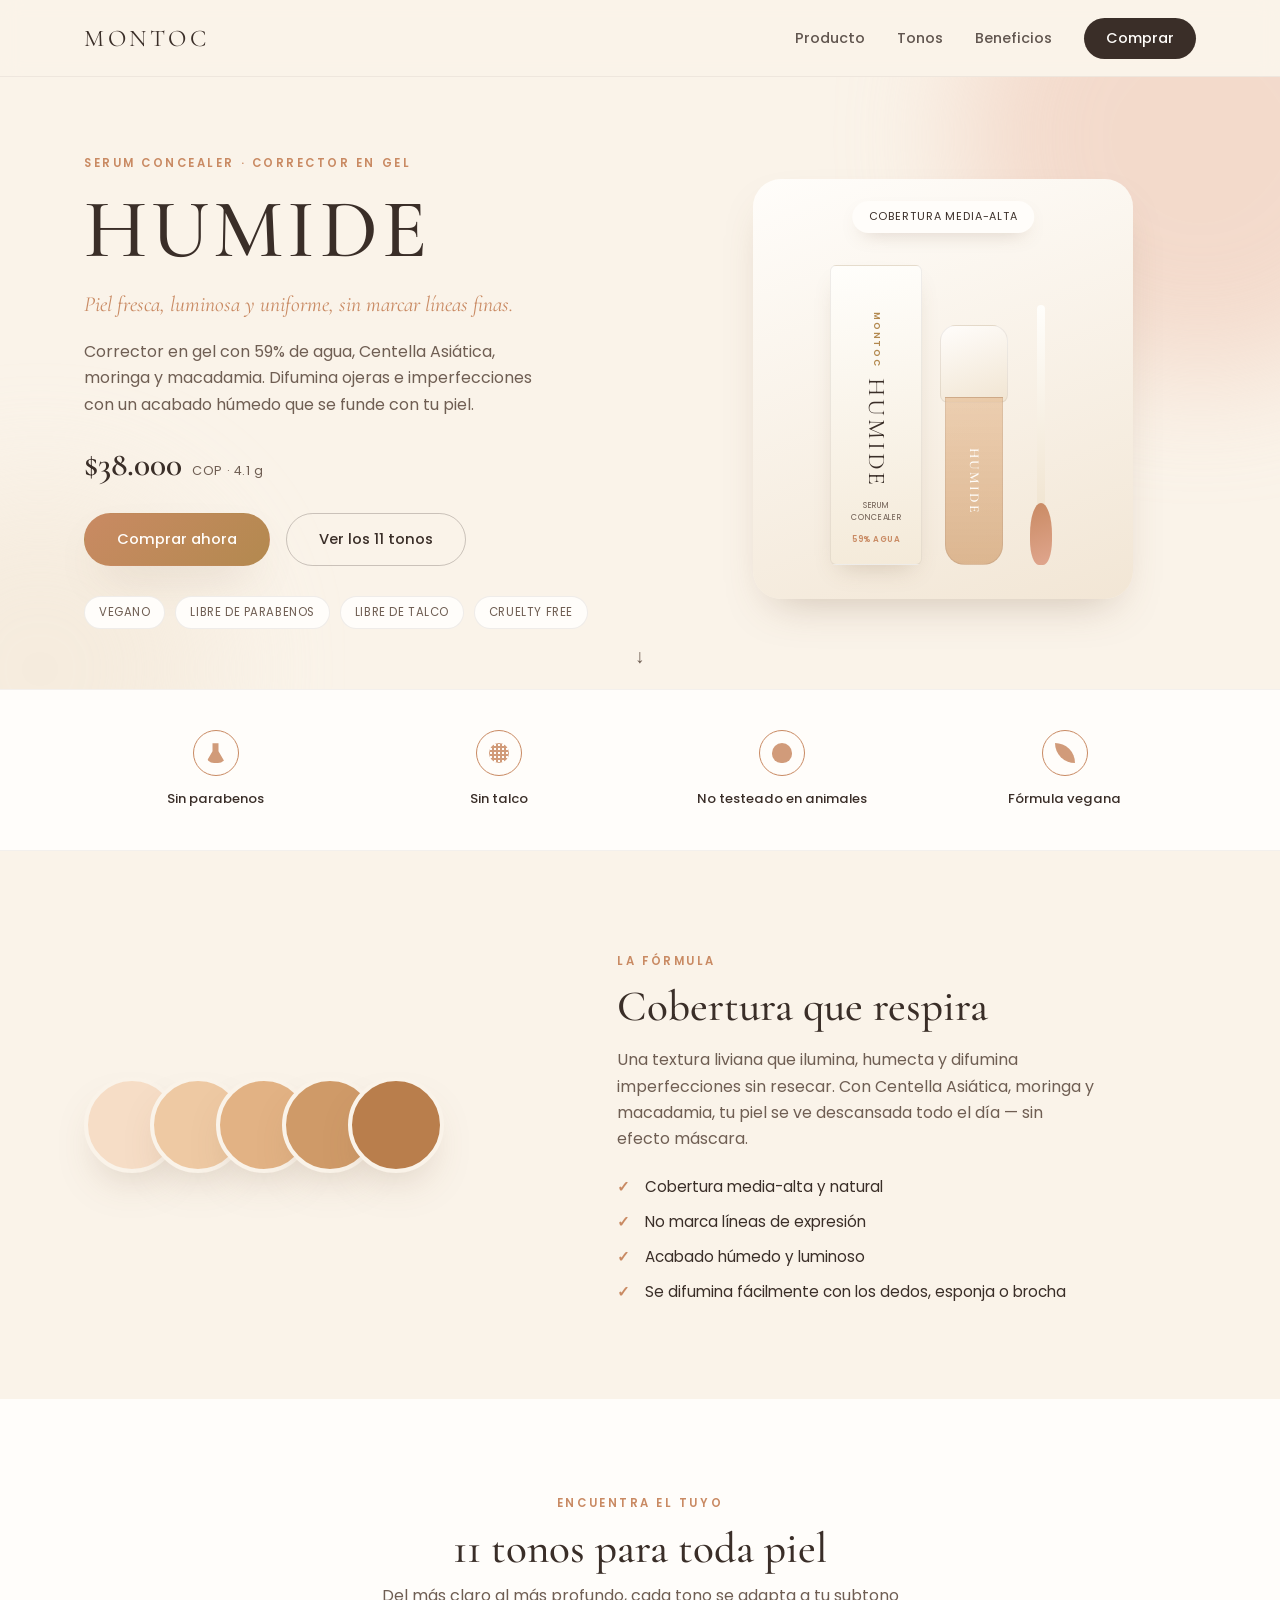
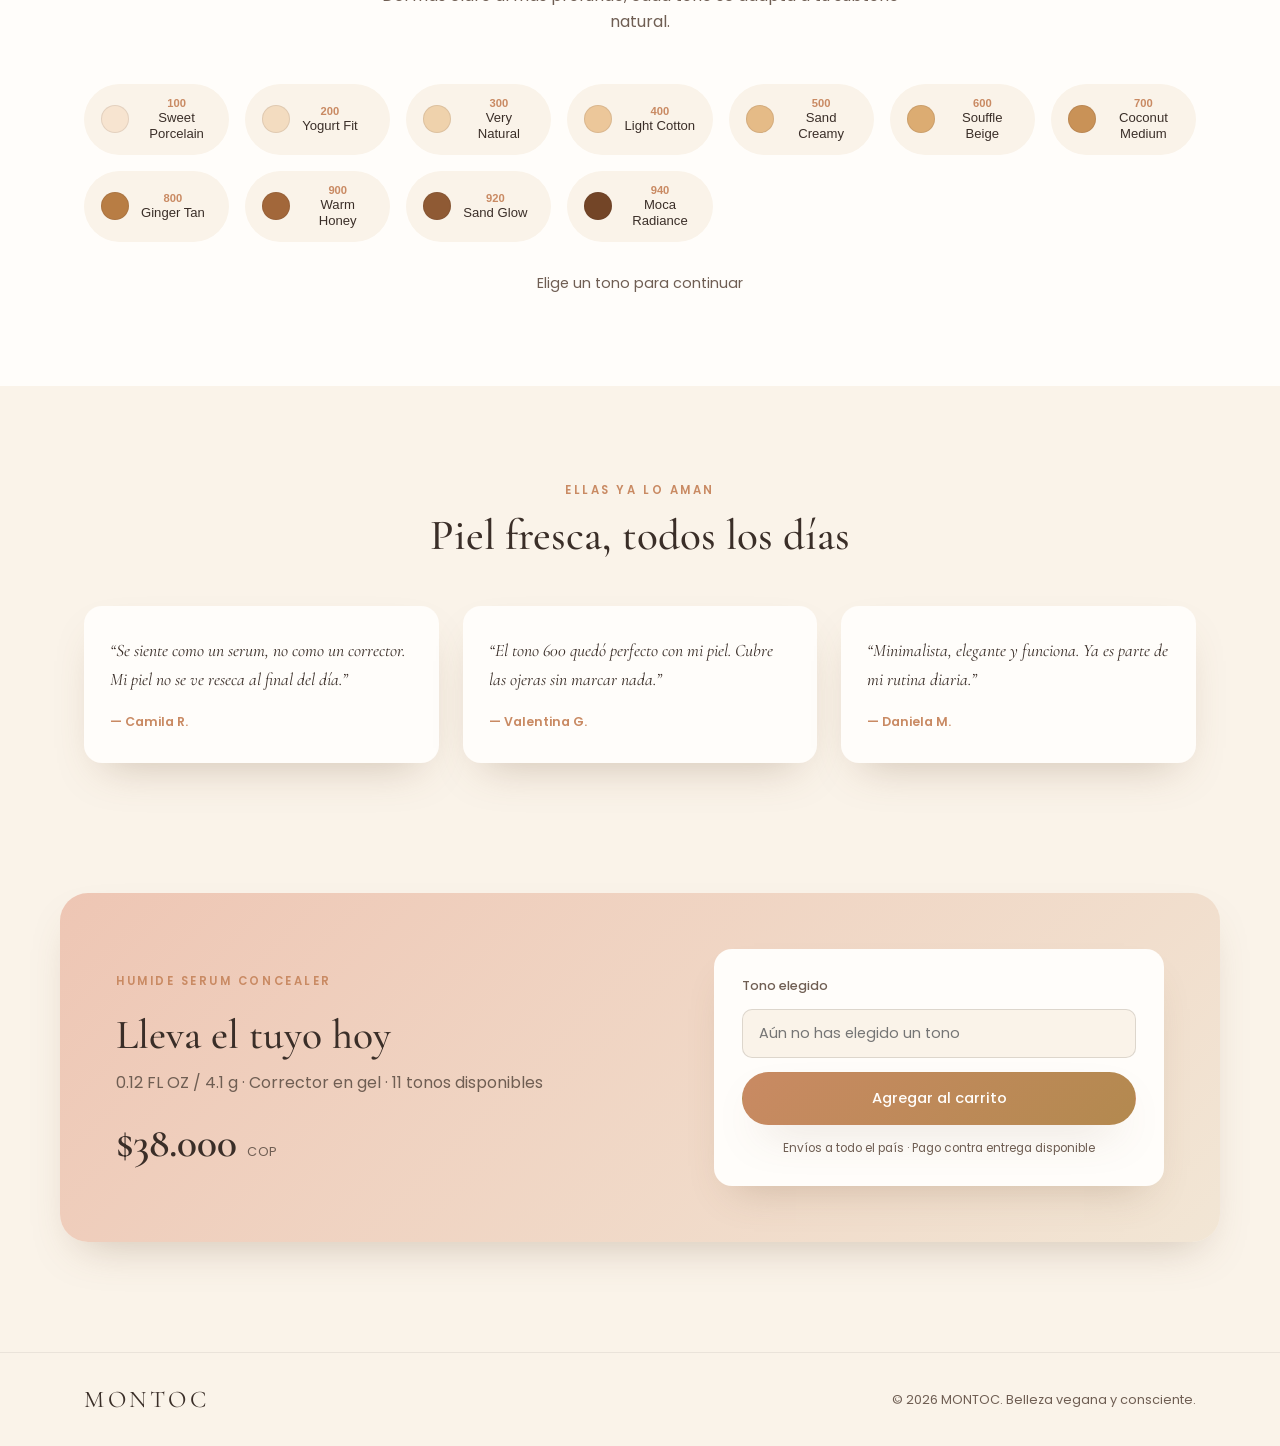
==== index.html @ a563375f "Crear página de venta minimalista para HUMIDE Serum Concealer - Hero con nombre del producto, taglin" ====
<!DOCTYPE html>
<html lang="es">
<head>
<meta charset="UTF-8" />
<meta name="viewport" content="width=device-width, initial-scale=1.0" />
<title>HUMIDE Serum Concealer — MONTOC</title>
<meta name="description" content="Serum Concealer HUMIDE de MONTOC: cobertura media-alta, 59% agua, acabado húmedo y natural. Disponible en 11 tonos. $38.000." />
<link rel="preconnect" href="https://fonts.googleapis.com">
<link rel="preconnect" href="https://fonts.gstatic.com" crossorigin>
<link href="https://fonts.googleapis.com/css2?family=Cormorant+Garamond:ital,wght@0,400;0,500;0,600;1,500&family=Poppins:wght@300;400;500;600&display=swap" rel="stylesheet">
<link rel="stylesheet" href="css/styles.css" />
</head>
<body>

  <!-- ===== NAV ===== -->
  <header class="nav" id="nav">
    <div class="nav__inner container">
      <a href="#top" class="nav__logo">MONTOC</a>
      <nav class="nav__links" id="navLinks">
        <a href="#producto">Producto</a>
        <a href="#tonos">Tonos</a>
        <a href="#beneficios">Beneficios</a>
        <a href="#comprar" class="nav__cta">Comprar</a>
      </nav>
      <button class="nav__burger" id="navBurger" aria-label="Abrir menú">
        <span></span><span></span><span></span>
      </button>
    </div>
  </header>

  <!-- ===== HERO ===== -->
  <section class="hero" id="top">
    <div class="hero__bg-blob hero__bg-blob--1"></div>
    <div class="hero__bg-blob hero__bg-blob--2"></div>
    <div class="container hero__inner">
      <div class="hero__text reveal">
        <span class="eyebrow">Serum Concealer · Corrector en gel</span>
        <h1>HUMIDE</h1>
        <p class="hero__tagline">Piel fresca, luminosa y uniforme, sin marcar líneas finas.</p>
        <p class="hero__desc">Corrector en gel con 59% de agua, Centella Asiática, moringa y macadamia. Difumina ojeras e imperfecciones con un acabado húmedo que se funde con tu piel.</p>
        <div class="hero__price-row">
          <span class="price">$38.000</span>
          <span class="price-note">COP · 4.1 g</span>
        </div>
        <div class="hero__actions">
          <a href="#comprar" class="btn btn--primary">Comprar ahora</a>
          <a href="#tonos" class="btn btn--ghost">Ver los 11 tonos</a>
        </div>
        <ul class="hero__tags">
          <li>Vegano</li>
          <li>Libre de parabenos</li>
          <li>Libre de talco</li>
          <li>Cruelty free</li>
        </ul>
      </div>

      <div class="hero__visual reveal">
        <div class="product-card">
          <div class="product-box">
            <span class="product-box__brand">MONTOC</span>
            <span class="product-box__name">HUMIDE</span>
            <span class="product-box__sub">Serum<br>Concealer</span>
            <span class="product-box__meta">59% AGUA</span>
          </div>
          <div class="product-tube">
            <div class="product-tube__cap"></div>
            <div class="product-tube__body">
              <span>HUMIDE</span>
            </div>
          </div>
          <div class="product-wand">
            <div class="product-wand__stick"></div>
            <div class="product-wand__tip"></div>
          </div>
          <span class="product-card__badge">Cobertura media-alta</span>
        </div>
      </div>
    </div>
    <a href="#producto" class="scroll-cue" aria-label="Desplázate hacia abajo">↓</a>
  </section>

  <!-- ===== BENEFICIOS STRIP ===== -->
  <section class="strip" id="beneficios">
    <div class="container strip__grid">
      <div class="strip__item reveal">
        <div class="icon icon--flask"></div>
        <p>Sin parabenos</p>
      </div>
      <div class="strip__item reveal">
        <div class="icon icon--talc"></div>
        <p>Sin talco</p>
      </div>
      <div class="strip__item reveal">
        <div class="icon icon--bunny"></div>
        <p>No testeado en animales</p>
      </div>
      <div class="strip__item reveal">
        <div class="icon icon--leaf"></div>
        <p>Fórmula vegana</p>
      </div>
    </div>
  </section>

  <!-- ===== PRODUCTO / DESCRIPCIÓN ===== -->
  <section class="about" id="producto">
    <div class="container about__grid">
      <div class="about__visual reveal">
        <div class="swatch-cluster">
          <span class="dot" style="--c:#f6ddc6"></span>
          <span class="dot" style="--c:#eec9a3"></span>
          <span class="dot" style="--c:#e2b284"></span>
          <span class="dot" style="--c:#cf9a68"></span>
          <span class="dot" style="--c:#b97e4c"></span>
        </div>
      </div>
      <div class="about__text reveal">
        <span class="eyebrow">La fórmula</span>
        <h2>Cobertura que respira</h2>
        <p>Una textura liviana que ilumina, humecta y difumina imperfecciones sin resecar. Con Centella Asiática, moringa y macadamia, tu piel se ve descansada todo el día — sin efecto máscara.</p>
        <ul class="check-list">
          <li>Cobertura media-alta y natural</li>
          <li>No marca líneas de expresión</li>
          <li>Acabado húmedo y luminoso</li>
          <li>Se difumina fácilmente con los dedos, esponja o brocha</li>
        </ul>
      </div>
    </div>
  </section>

  <!-- ===== TONOS ===== -->
  <section class="shades" id="tonos">
    <div class="container">
      <div class="section-head reveal">
        <span class="eyebrow">Encuentra el tuyo</span>
        <h2>11 tonos para toda piel</h2>
        <p>Del más claro al más profundo, cada tono se adapta a tu subtono natural.</p>
      </div>
      <div class="shades__grid reveal" id="shadeGrid">
        <!-- filled by JS -->
      </div>
      <p class="shades__selected" id="shadeSelected">Elige un tono para continuar</p>
    </div>
  </section>

  <!-- ===== TESTIMONIOS ===== -->
  <section class="testimonials">
    <div class="container">
      <div class="section-head reveal">
        <span class="eyebrow">Ellas ya lo aman</span>
        <h2>Piel fresca, todos los días</h2>
      </div>
      <div class="testimonials__grid">
        <blockquote class="testi reveal">
          <p>“Se siente como un serum, no como un corrector. Mi piel no se ve reseca al final del día.”</p>
          <cite>— Camila R.</cite>
        </blockquote>
        <blockquote class="testi reveal">
          <p>“El tono 600 quedó perfecto con mi piel. Cubre las ojeras sin marcar nada.”</p>
          <cite>— Valentina G.</cite>
        </blockquote>
        <blockquote class="testi reveal">
          <p>“Minimalista, elegante y funciona. Ya es parte de mi rutina diaria.”</p>
          <cite>— Daniela M.</cite>
        </blockquote>
      </div>
    </div>
  </section>

  <!-- ===== COMPRAR ===== -->
  <section class="buy" id="comprar">
    <div class="container buy__card reveal">
      <div class="buy__info">
        <span class="eyebrow">HUMIDE Serum Concealer</span>
        <h2>Lleva el tuyo hoy</h2>
        <p>0.12 FL OZ / 4.1 g · Corrector en gel · 11 tonos disponibles</p>
        <div class="buy__price-row">
          <span class="price price--lg">$38.000</span>
          <span class="price-note">COP</span>
        </div>
      </div>
      <form class="buy__form" id="buyForm">
        <label for="shadeInput">Tono elegido</label>
        <input type="text" id="shadeInput" placeholder="Aún no has elegido un tono" readonly />
        <button type="submit" class="btn btn--primary btn--full">Agregar al carrito</button>
        <p class="buy__note">Envíos a todo el país · Pago contra entrega disponible</p>
      </form>
    </div>
  </section>

  <!-- ===== FOOTER ===== -->
  <footer class="footer">
    <div class="container footer__inner">
      <span class="nav__logo">MONTOC</span>
      <p>© <span id="year"></span> MONTOC. Belleza vegana y consciente.</p>
    </div>
  </footer>

  <div class="toast" id="toast"></div>

  <script src="js/script.js"></script>
</body>
</html>
---- css/styles.css ----
/* ==================== TOKENS ==================== */
:root{
  --cream:        #faf3e9;
  --cream-deep:   #f2e6d5;
  --blush:        #eec6b4;
  --blush-deep:   #e0a68e;
  --terracotta:   #c98a63;
  --gold:         #b3894f;
  --ink:          #3a2e28;
  --ink-soft:     #6f5e53;
  --white:        #fffdfa;
  --radius-lg:    28px;
  --radius-md:    18px;
  --radius-sm:    10px;
  --shadow-soft:  0 20px 45px -20px rgba(120, 90, 60, 0.35);
  --ff-serif:     'Cormorant Garamond', serif;
  --ff-sans:      'Poppins', sans-serif;
}

*{ box-sizing: border-box; margin:0; padding:0; }

html{ scroll-behavior: smooth; }

body{
  font-family: var(--ff-sans);
  color: var(--ink);
  background: var(--cream);
  overflow-x: hidden;
  -webkit-font-smoothing: antialiased;
}

.container{
  width: 100%;
  max-width: 1160px;
  margin: 0 auto;
  padding: 0 24px;
}

img{ max-width:100%; display:block; }

h1,h2,h3{
  font-family: var(--ff-serif);
  font-weight: 500;
  color: var(--ink);
  line-height: 1.05;
}

p{ color: var(--ink-soft); line-height: 1.65; }

.eyebrow{
  display:inline-block;
  font-size: 0.72rem;
  letter-spacing: 0.22em;
  text-transform: uppercase;
  color: var(--terracotta);
  font-weight: 600;
  margin-bottom: 14px;
}

/* ==================== BUTTONS ==================== */
.btn{
  display:inline-flex;
  align-items:center;
  justify-content:center;
  gap:8px;
  padding: 15px 32px;
  border-radius: 999px;
  font-family: var(--ff-sans);
  font-size: 0.92rem;
  font-weight: 500;
  text-decoration:none;
  cursor:pointer;
  border: 1px solid transparent;
  transition: transform .25s ease, box-shadow .25s ease, background .25s ease, color .25s ease;
}
.btn--primary{
  background: linear-gradient(135deg, var(--terracotta), var(--gold));
  color: var(--white);
  box-shadow: var(--shadow-soft);
}
.btn--primary:hover{ transform: translateY(-2px); box-shadow: 0 24px 50px -18px rgba(150,100,60,.5); }
.btn--ghost{
  background: transparent;
  color: var(--ink);
  border-color: rgba(58,46,40,0.25);
}
.btn--ghost:hover{ background: rgba(58,46,40,0.06); }
.btn--full{ width:100%; }

/* ==================== NAV ==================== */
.nav{
  position: sticky;
  top:0;
  z-index: 50;
  background: rgba(250, 243, 233, 0.82);
  backdrop-filter: blur(10px);
  border-bottom: 1px solid rgba(58,46,40,0.06);
}
.nav__inner{
  display:flex;
  align-items:center;
  justify-content:space-between;
  height: 76px;
}
.nav__logo{
  font-family: var(--ff-serif);
  font-size: 1.5rem;
  letter-spacing: 0.15em;
  color: var(--ink);
  text-decoration:none;
}
.nav__links{
  display:flex;
  align-items:center;
  gap: 32px;
}
.nav__links a{
  color: var(--ink);
  text-decoration:none;
  font-size: 0.9rem;
  font-weight: 500;
  opacity: 0.8;
  transition: opacity .2s;
}
.nav__links a:hover{ opacity:1; }
.nav__cta{
  padding: 10px 22px;
  border-radius: 999px;
  background: var(--ink);
  color: var(--white) !important;
  opacity:1 !important;
}
.nav__burger{
  display:none;
  flex-direction:column;
  gap:5px;
  background:none;
  border:none;
  cursor:pointer;
  padding:8px;
}
.nav__burger span{
  width: 22px;
  height: 2px;
  background: var(--ink);
  border-radius: 2px;
}

/* ==================== HERO ==================== */
.hero{
  position: relative;
  padding: 72px 0 60px;
  overflow: hidden;
}
.hero__bg-blob{
  position:absolute;
  border-radius: 50%;
  filter: blur(60px);
  opacity: 0.55;
  z-index:0;
}
.hero__bg-blob--1{
  width: 480px; height: 480px;
  background: var(--blush);
  top: -180px; right: -160px;
}
.hero__bg-blob--2{
  width: 360px; height: 360px;
  background: var(--cream-deep);
  bottom: -160px; left: -140px;
}
.hero__inner{
  position:relative;
  z-index:1;
  display:grid;
  grid-template-columns: 1.05fr 0.95fr;
  gap: 48px;
  align-items:center;
}
.hero h1{
  font-size: clamp(3.2rem, 7vw, 5.2rem);
  letter-spacing: 0.05em;
}
.hero__tagline{
  font-family: var(--ff-serif);
  font-style: italic;
  font-size: 1.35rem;
  color: var(--terracotta);
  margin: 14px 0 16px;
}
.hero__desc{
  max-width: 460px;
  margin-bottom: 26px;
}
.hero__price-row{
  display:flex;
  align-items:baseline;
  gap:10px;
  margin-bottom: 28px;
}
.price{
  font-family: var(--ff-serif);
  font-size: 2.1rem;
  color: var(--ink);
  font-weight: 600;
}
.price--lg{ font-size: 2.6rem; }
.price-note{
  font-size: 0.8rem;
  color: var(--ink-soft);
  letter-spacing: 0.05em;
}
.hero__actions{
  display:flex;
  flex-wrap:wrap;
  gap: 16px;
  margin-bottom: 30px;
}
.hero__tags{
  display:flex;
  flex-wrap:wrap;
  gap: 10px;
  list-style:none;
}
.hero__tags li{
  font-size: 0.72rem;
  letter-spacing: 0.05em;
  text-transform: uppercase;
  padding: 7px 14px;
  border-radius: 999px;
  background: var(--white);
  color: var(--ink-soft);
  border: 1px solid rgba(58,46,40,0.08);
}

/* ---- Hero visual: CSS-illustrated product ---- */
.hero__visual{ display:flex; justify-content:center; }
.product-card{
  position:relative;
  width: 100%;
  max-width: 380px;
  min-height: 420px;
  display:flex;
  align-items:flex-end;
  justify-content:center;
  gap: 18px;
  padding: 40px 26px 34px;
  background: linear-gradient(160deg, var(--white), var(--cream-deep));
  border-radius: var(--radius-lg);
  box-shadow: var(--shadow-soft);
}
.product-box{
  width: 92px;
  height: 300px;
  background: linear-gradient(170deg, #fffefb, #f4ead9);
  border-radius: 6px;
  border: 1px solid rgba(58,46,40,0.08);
  display:flex;
  flex-direction:column;
  align-items:center;
  justify-content:flex-end;
  padding: 18px 8px;
  text-align:center;
  box-shadow: 0 12px 24px -10px rgba(120,90,60,.25);
}
.product-box__brand{
  writing-mode: vertical-rl;
  font-size: 0.55rem;
  letter-spacing: 0.2em;
  color: var(--gold);
  font-weight:600;
  margin-bottom: 10px;
}
.product-box__name{
  writing-mode: vertical-rl;
  font-family: var(--ff-serif);
  font-size: 1.5rem;
  letter-spacing: 0.12em;
  color: var(--ink);
  margin-bottom: 12px;
}
.product-box__sub{
  font-size: 0.5rem;
  letter-spacing: 0.08em;
  color: var(--ink-soft);
  text-transform: uppercase;
  margin-bottom: 10px;
}
.product-box__meta{
  font-size: 0.5rem;
  letter-spacing: 0.06em;
  color: var(--terracotta);
  font-weight:600;
}
.product-tube{
  width: 68px;
  height: 240px;
  position:relative;
  display:flex;
  flex-direction:column;
  align-items:center;
}
.product-tube__cap{
  width: 68px;
  height: 78px;
  background: linear-gradient(160deg, #fffdfb, #f1e5d2);
  border-radius: 16px 16px 8px 8px;
  border: 1px solid rgba(58,46,40,0.08);
}
.product-tube__body{
  width: 58px;
  flex:1;
  margin-top: -6px;
  background: linear-gradient(180deg, rgba(226,178,132,.55), rgba(207,154,104,.65));
  border-radius: 0 0 20px 20px;
  border: 1px solid rgba(58,46,40,0.08);
  display:flex;
  align-items:center;
  justify-content:center;
}
.product-tube__body span{
  writing-mode: vertical-rl;
  font-family: var(--ff-serif);
  font-size: 0.85rem;
  letter-spacing: 0.15em;
  color: var(--white);
  font-weight:600;
}
.product-wand{
  width: 30px;
  height: 260px;
  display:flex;
  flex-direction:column;
  align-items:center;
}
.product-wand__tip{
  width: 22px;
  height: 62px;
  background: linear-gradient(160deg, var(--terracotta), var(--blush-deep));
  border-radius: 50% 50% 40% 40%;
}
.product-wand__stick{
  width: 8px;
  flex:1;
  background: linear-gradient(180deg, #fffefb, #f1e5d2);
  border-radius: 6px;
  margin-bottom: -4px;
}
.product-card__badge{
  position:absolute;
  top: 22px;
  left: 50%;
  transform: translateX(-50%);
  font-size: 0.68rem;
  letter-spacing: 0.08em;
  text-transform: uppercase;
  color: var(--ink);
  background: var(--white);
  padding: 8px 16px;
  border-radius: 999px;
  box-shadow: 0 8px 20px -10px rgba(120,90,60,.35);
  white-space:nowrap;
}

.scroll-cue{
  position:absolute;
  bottom: 18px;
  left:50%;
  transform: translateX(-50%);
  color: var(--ink-soft);
  text-decoration:none;
  font-size: 1.2rem;
  animation: bounce 2.4s infinite;
}
@keyframes bounce{
  0%,100%{ transform: translate(-50%,0); }
  50%{ transform: translate(-50%,8px); }
}

/* ==================== STRIP ==================== */
.strip{
  background: var(--white);
  padding: 40px 0;
  border-top: 1px solid rgba(58,46,40,0.06);
  border-bottom: 1px solid rgba(58,46,40,0.06);
}
.strip__grid{
  display:grid;
  grid-template-columns: repeat(4, 1fr);
  gap: 20px;
  text-align:center;
}
.strip__item p{
  font-size: 0.82rem;
  color: var(--ink);
  font-weight: 500;
  margin-top: 12px;
}
.icon{
  width: 46px;
  height: 46px;
  margin: 0 auto;
  border-radius: 50%;
  border: 1.5px solid var(--terracotta);
  position: relative;
}
.icon::before{
  content:"";
  position:absolute;
  inset: 12px;
  background: var(--terracotta);
  opacity: 0.85;
}
.icon--flask::before{ border-radius: 0 0 8px 8px; clip-path: polygon(35% 0, 65% 0, 65% 40%, 100% 100%, 0 100%, 35% 40%); }
.icon--talc::before{ border-radius: 50%; background-image: radial-gradient(var(--white) 1px, transparent 1.2px); background-size: 4px 4px; }
.icon--bunny::before{ border-radius: 50% 50% 45% 45%; }
.icon--leaf::before{ border-radius: 0 100% 0 100%; }

/* ==================== ABOUT ==================== */
.about{ padding: 96px 0; }
.about__grid{
  display:grid;
  grid-template-columns: 0.9fr 1.1fr;
  gap: 60px;
  align-items:center;
}
.swatch-cluster{
  display:flex;
  align-items:center;
}
.dot{
  width: 96px;
  height: 96px;
  border-radius: 50%;
  background: var(--c);
  margin-left: -30px;
  box-shadow: var(--shadow-soft);
  border: 4px solid var(--cream);
}
.dot:first-child{ margin-left:0; }
.about__text h2{ font-size: clamp(2rem, 4vw, 2.7rem); margin-bottom: 18px; }
.about__text p{ margin-bottom: 22px; max-width: 480px; }
.check-list{ list-style:none; display:flex; flex-direction:column; gap:12px; }
.check-list li{
  position:relative;
  padding-left: 28px;
  color: var(--ink);
  font-size: 0.95rem;
}
.check-list li::before{
  content:"✓";
  position:absolute;
  left:0;
  color: var(--terracotta);
  font-weight:700;
}

/* ==================== SHADES ==================== */
.shades{ padding: 90px 0; background: var(--white); }
.section-head{ text-align:center; max-width: 560px; margin: 0 auto 48px; }
.section-head h2{ font-size: clamp(2rem, 4vw, 2.7rem); margin-bottom: 12px; }
.shades__grid{
  display:grid;
  grid-template-columns: repeat(auto-fit, minmax(140px, 1fr));
  gap: 16px;
}
.shade{
  display:flex;
  align-items:center;
  gap: 12px;
  padding: 12px 16px;
  border-radius: 999px;
  background: var(--cream);
  border: 1.5px solid transparent;
  cursor:pointer;
  transition: border-color .2s, transform .2s;
}
.shade:hover{ transform: translateY(-2px); }
.shade.is-active{ border-color: var(--terracotta); background: var(--white); box-shadow: var(--shadow-soft); }
.shade__swatch{
  width: 28px; height:28px;
  border-radius:50%;
  flex-shrink:0;
  border: 1px solid rgba(58,46,40,0.1);
}
.shade__info{ display:flex; flex-direction:column; line-height:1.2; }
.shade__num{ font-size: 0.7rem; color: var(--terracotta); font-weight:600; }
.shade__name{ font-size: 0.82rem; color: var(--ink); font-weight:500; }
.shades__selected{
  text-align:center;
  margin-top: 30px;
  font-size: 0.9rem;
  color: var(--ink-soft);
}
.shades__selected.is-set{ color: var(--terracotta); font-weight:600; }

/* ==================== TESTIMONIALS ==================== */
.testimonials{ padding: 90px 0; }
.testimonials__grid{
  display:grid;
  grid-template-columns: repeat(3, 1fr);
  gap: 24px;
}
.testi{
  background: var(--white);
  padding: 30px 26px;
  border-radius: var(--radius-md);
  box-shadow: var(--shadow-soft);
}
.testi p{ font-style:italic; font-family: var(--ff-serif); font-size:1.1rem; color: var(--ink); margin-bottom: 14px; }
.testi cite{ font-size: 0.78rem; color: var(--terracotta); font-style:normal; font-weight:600; }

/* ==================== BUY ==================== */
.buy{ padding: 40px 0 110px; }
.buy__card{
  background: linear-gradient(135deg, var(--blush), var(--cream-deep));
  border-radius: var(--radius-lg);
  padding: 56px;
  display:grid;
  grid-template-columns: 1.1fr 0.9fr;
  gap: 48px;
  align-items:center;
  box-shadow: var(--shadow-soft);
}
.buy__info h2{ font-size: clamp(2rem, 4vw, 2.6rem); margin: 10px 0 12px; }
.buy__price-row{ display:flex; align-items:baseline; gap:10px; margin-top: 22px; }
.buy__form{
  background: var(--white);
  border-radius: var(--radius-md);
  padding: 28px;
  display:flex;
  flex-direction:column;
  gap: 14px;
  box-shadow: 0 20px 40px -20px rgba(120,90,60,.3);
}
.buy__form label{ font-size: 0.78rem; color: var(--ink-soft); font-weight:500; }
.buy__form input{
  padding: 13px 16px;
  border-radius: var(--radius-sm);
  border: 1px solid rgba(58,46,40,0.15);
  font-family: var(--ff-sans);
  font-size: 0.9rem;
  color: var(--ink);
  background: var(--cream);
}
.buy__note{ font-size: 0.74rem; text-align:center; color: var(--ink-soft); }

/* ==================== FOOTER ==================== */
.footer{ padding: 32px 0; border-top: 1px solid rgba(58,46,40,0.08); }
.footer__inner{
  display:flex;
  align-items:center;
  justify-content:space-between;
  flex-wrap:wrap;
  gap: 10px;
}
.footer p{ font-size: 0.8rem; }

/* ==================== TOAST ==================== */
.toast{
  position:fixed;
  bottom: 28px;
  left:50%;
  transform: translateX(-50%) translateY(20px);
  background: var(--ink);
  color: var(--white);
  padding: 14px 26px;
  border-radius: 999px;
  font-size: 0.85rem;
  opacity:0;
  pointer-events:none;
  transition: opacity .3s, transform .3s;
  z-index: 100;
  white-space:nowrap;
}
.toast.is-visible{ opacity:1; transform: translateX(-50%) translateY(0); }

/* ==================== REVEAL ANIM ==================== */
.reveal{
  opacity:0;
  transform: translateY(24px);
  transition: opacity .7s ease, transform .7s ease;
}
.reveal.is-visible{ opacity:1; transform: translateY(0); }

/* ==================== RESPONSIVE ==================== */
@media (max-width: 900px){
  .hero__inner{ grid-template-columns: 1fr; }
  .hero__visual{ order:-1; }
  .about__grid{ grid-template-columns: 1fr; }
  .buy__card{ grid-template-columns: 1fr; padding: 36px 26px; }
  .testimonials__grid{ grid-template-columns: 1fr; }
}
@media (max-width: 720px){
  .nav__links{
    position:absolute;
    top: 76px;
    left:0;
    right:0;
    background: var(--cream);
    flex-direction:column;
    align-items:flex-start;
    padding: 20px 24px 28px;
    gap: 18px;
    border-bottom: 1px solid rgba(58,46,40,0.08);
    display:none;
  }
  .nav__links.is-open{ display:flex; }
  .nav__burger{ display:flex; }
  .strip__grid{ grid-template-columns: repeat(2, 1fr); gap: 30px; }
  .dot{ width:64px; height:64px; margin-left:-20px; }
}
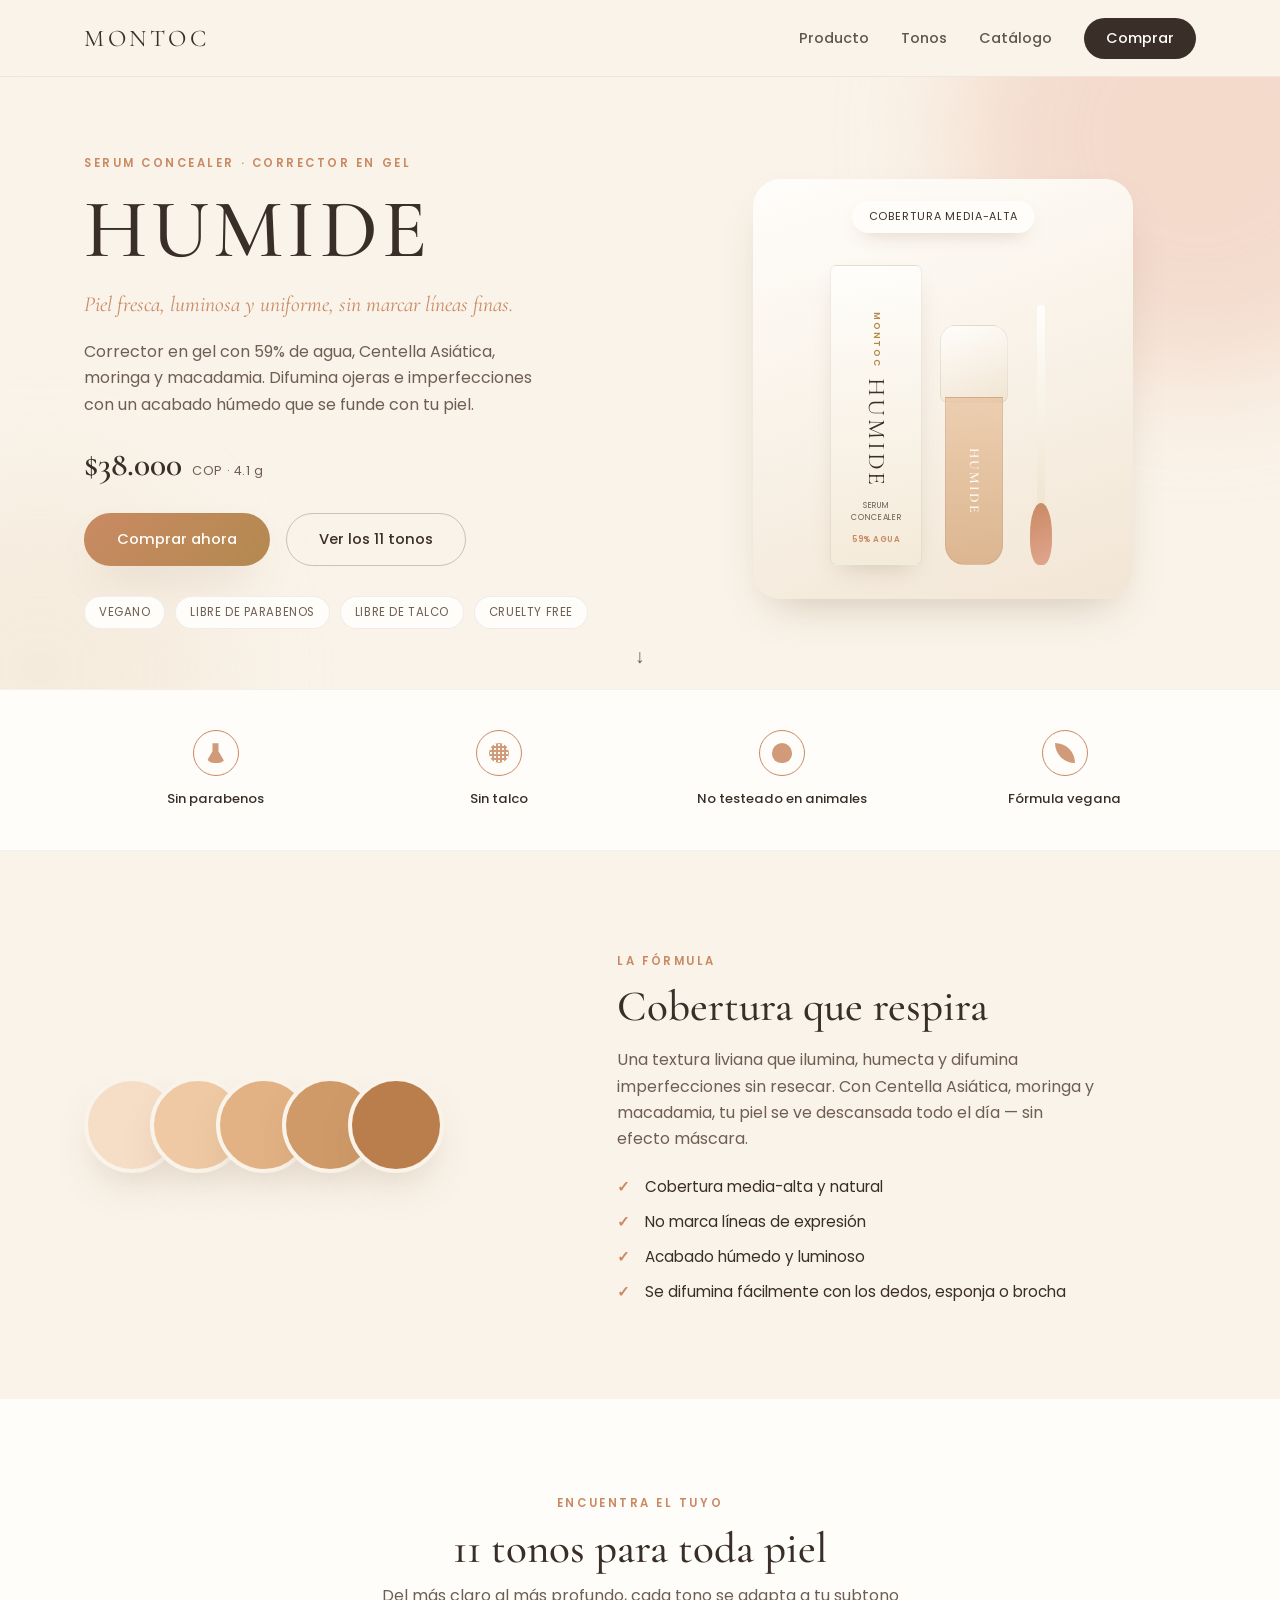
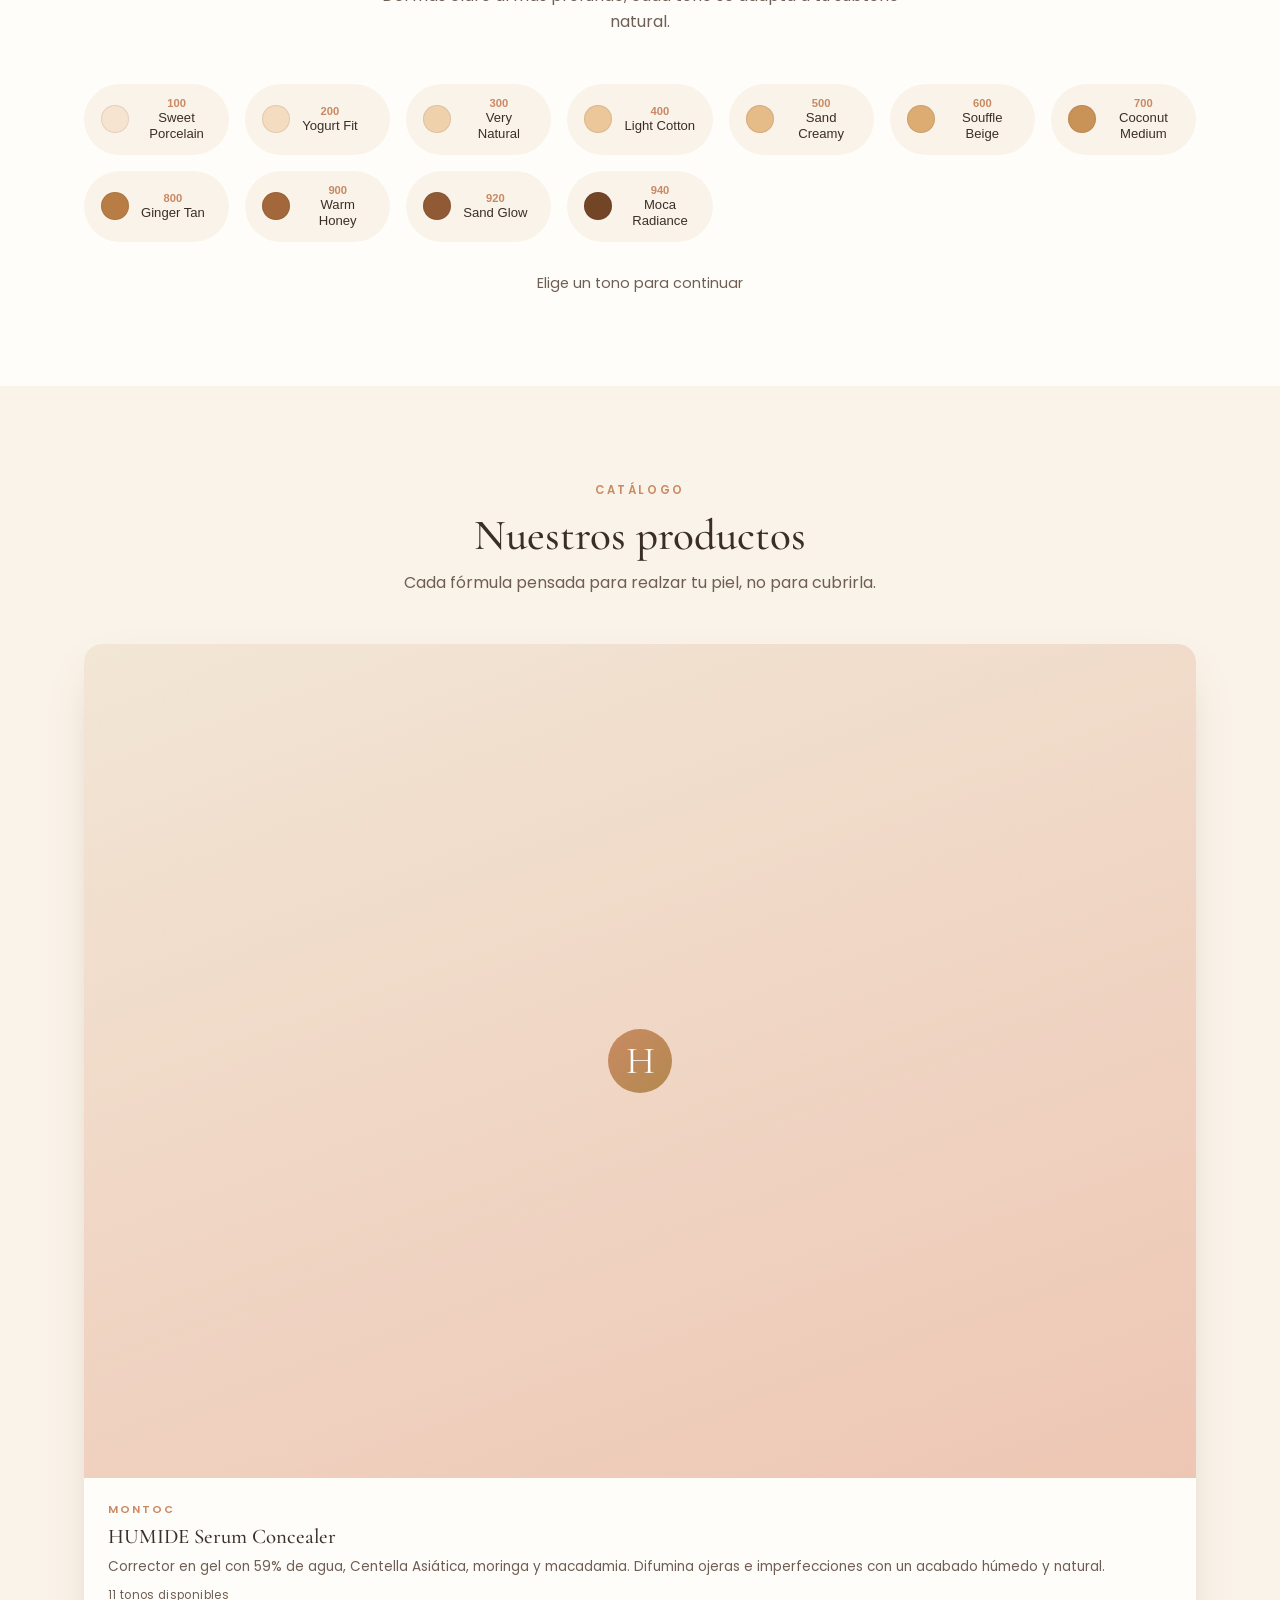
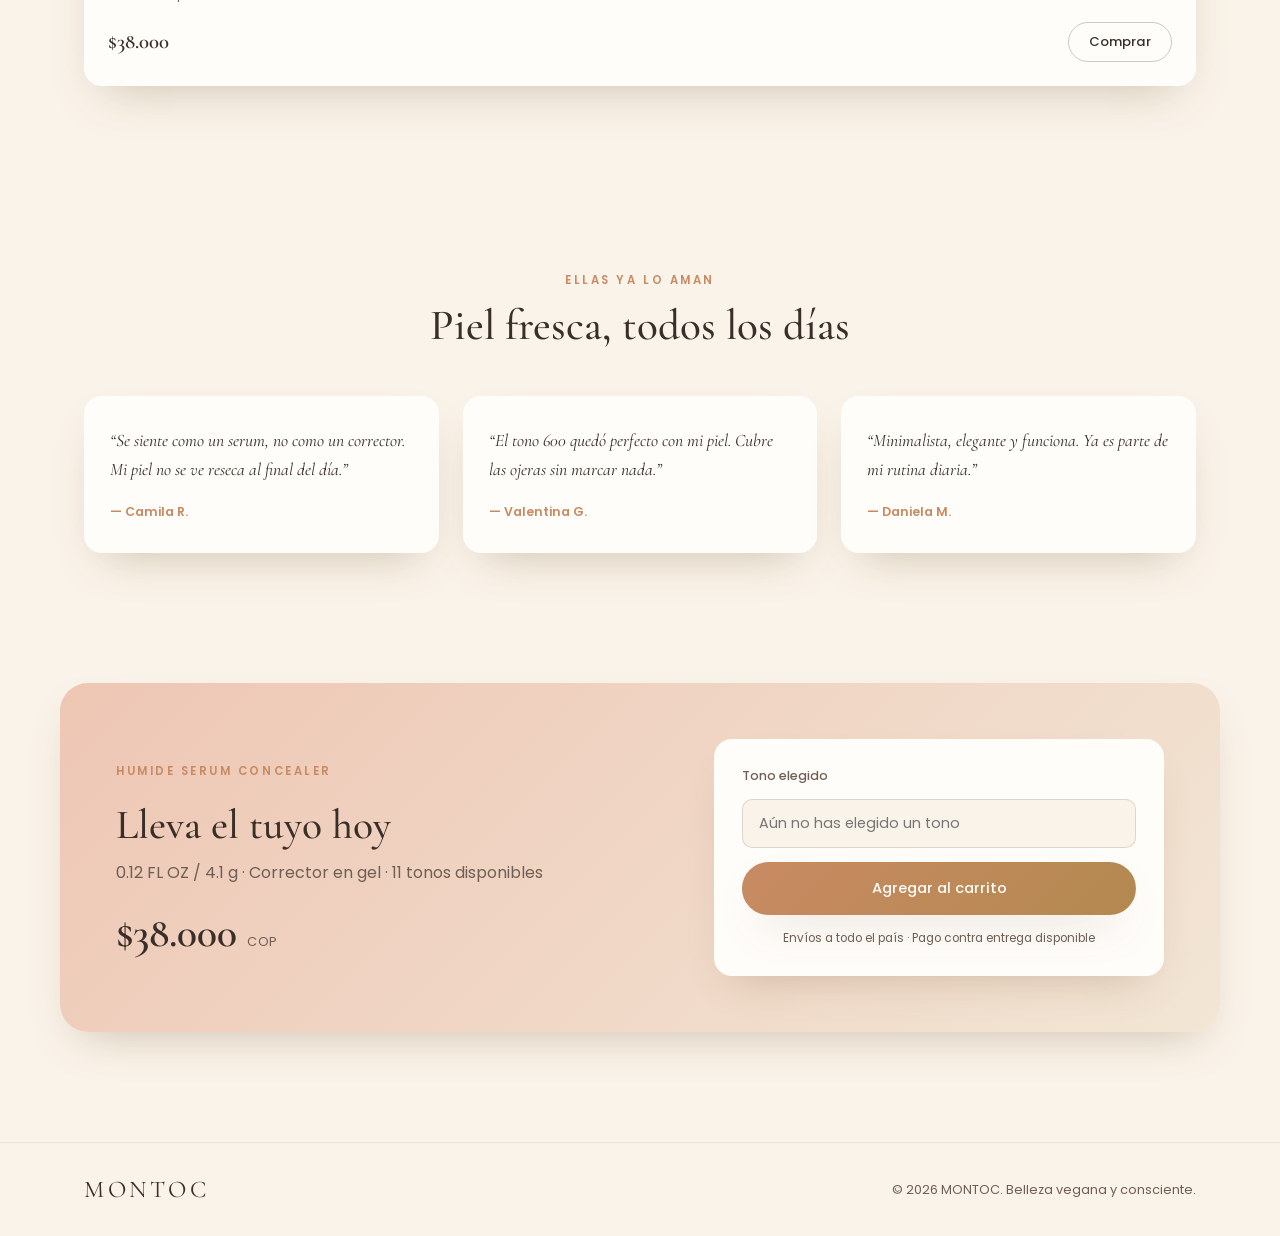
==== commit ba2f10e5: "Agregar catálogo de productos manejado por datos - Nueva sección 'Catálogo' en la página, con tarjet" ====
--- a/index.html
+++ b/index.html
@@ -19,7 +19,7 @@
       <nav class="nav__links" id="navLinks">
         <a href="#producto">Producto</a>
         <a href="#tonos">Tonos</a>
-        <a href="#beneficios">Beneficios</a>
+        <a href="#catalogo">Catálogo</a>
         <a href="#comprar" class="nav__cta">Comprar</a>
       </nav>
       <button class="nav__burger" id="navBurger" aria-label="Abrir menú">
@@ -142,6 +142,20 @@
     </div>
   </section>
 
+  <!-- ===== CATÁLOGO ===== -->
+  <section class="catalog" id="catalogo">
+    <div class="container">
+      <div class="section-head reveal">
+        <span class="eyebrow">Catálogo</span>
+        <h2>Nuestros productos</h2>
+        <p>Cada fórmula pensada para realzar tu piel, no para cubrirla.</p>
+      </div>
+      <div class="catalog__grid" id="catalogGrid">
+        <!-- filled by JS a partir de data/productos.js -->
+      </div>
+    </div>
+  </section>
+
   <!-- ===== TESTIMONIOS ===== -->
   <section class="testimonials">
     <div class="container">
@@ -197,6 +211,7 @@
 
   <div class="toast" id="toast"></div>
 
+  <script src="data/productos.js"></script>
   <script src="js/script.js"></script>
 </body>
 </html>
--- a/css/styles.css
+++ b/css/styles.css
@@ -493,6 +493,90 @@
   color: var(--ink-soft);
 }
 .shades__selected.is-set{ color: var(--terracotta); font-weight:600; }
+
+/* ==================== CATALOG ==================== */
+.catalog{ padding: 90px 0; }
+.catalog__grid{
+  display:grid;
+  grid-template-columns: repeat(auto-fit, minmax(260px, 1fr));
+  gap: 28px;
+}
+.catalog__empty{
+  grid-column: 1 / -1;
+  text-align:center;
+  color: var(--ink-soft);
+  font-size: 0.9rem;
+  padding: 30px;
+  border: 1.5px dashed rgba(58,46,40,0.2);
+  border-radius: var(--radius-md);
+}
+.product-tile{
+  background: var(--white);
+  border-radius: var(--radius-md);
+  overflow:hidden;
+  box-shadow: var(--shadow-soft);
+  display:flex;
+  flex-direction:column;
+}
+.product-tile__img{
+  aspect-ratio: 4 / 3;
+  background: linear-gradient(160deg, var(--cream-deep), var(--blush));
+  display:flex;
+  align-items:center;
+  justify-content:center;
+  overflow:hidden;
+}
+.product-tile__img img{
+  width:100%;
+  height:100%;
+  object-fit: cover;
+}
+.product-tile__placeholder{
+  font-family: var(--ff-serif);
+  font-size: 2.4rem;
+  color: var(--white);
+  background: linear-gradient(135deg, var(--terracotta), var(--gold));
+  width: 64px;
+  height: 64px;
+  border-radius: 50%;
+  display:flex;
+  align-items:center;
+  justify-content:center;
+}
+.product-tile__body{
+  padding: 24px;
+  display:flex;
+  flex-direction:column;
+  gap: 8px;
+  flex:1;
+}
+.product-tile__brand{
+  font-size: 0.68rem;
+  letter-spacing: 0.18em;
+  text-transform: uppercase;
+  color: var(--terracotta);
+  font-weight:600;
+}
+.product-tile__body h3{
+  font-size: 1.3rem;
+}
+.product-tile__body p{
+  font-size: 0.85rem;
+  flex:1;
+}
+.product-tile__tonos{
+  font-size: 0.72rem;
+  color: var(--ink-soft);
+  letter-spacing: 0.03em;
+}
+.product-tile__footer{
+  display:flex;
+  align-items:center;
+  justify-content:space-between;
+  margin-top: 10px;
+}
+.product-tile__footer .price{ font-size: 1.3rem; }
+.btn--sm{ padding: 9px 20px; font-size: 0.82rem; }
 
 /* ==================== TESTIMONIALS ==================== */
 .testimonials{ padding: 90px 0; }
